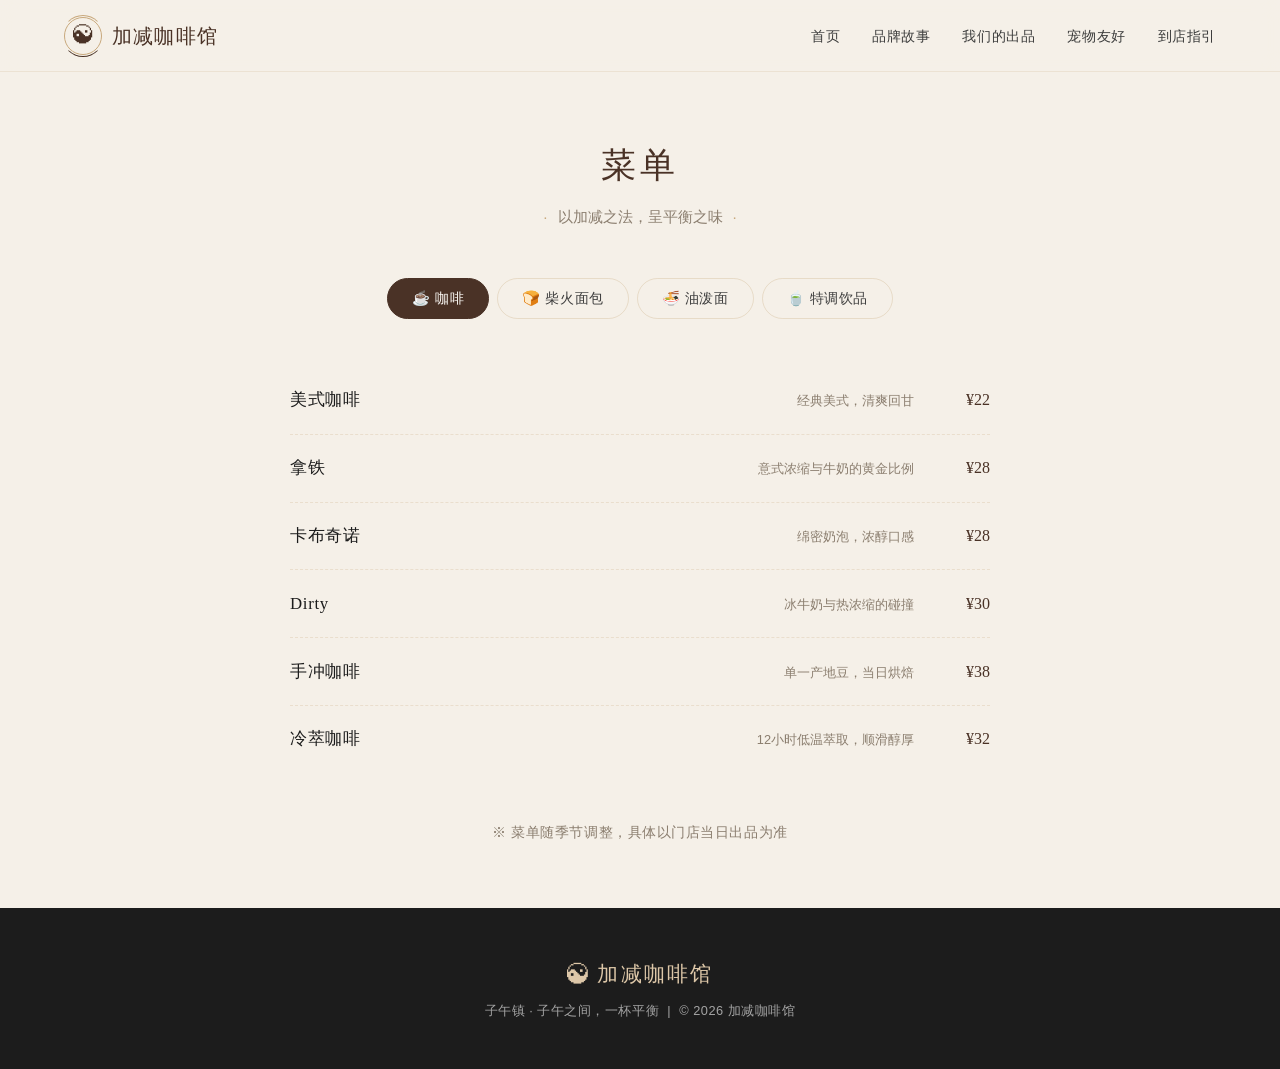
==== menu.html @ 61006ccc "初始提交：加减咖啡馆 — 子午之间，一杯平衡" ====
<!DOCTYPE html>
<html lang="zh-CN">
<head>
    <meta charset="UTF-8">
    <meta name="viewport" content="width=device-width, initial-scale=1.0">
    <title>菜单 — 加减咖啡馆</title>
    <meta name="description" content="加减咖啡馆菜单 — 手冲咖啡、意式咖啡、柴火面包、油泼面、特调饮品">
    <link rel="stylesheet" href="style.css">
</head>
<body>

    <!-- 导航栏 -->
    <nav class="navbar" id="navbar">
        <div class="container">
            <a href="index.html" class="logo">
                <span class="logo-icon">☯</span>
                <span>加减咖啡馆</span>
            </a>
            <ul class="nav-menu" id="navMenu">
                <li><a href="index.html">首页</a></li>
                <li><a href="index.html#story">品牌故事</a></li>
                <li><a href="index.html#categories">我们的出品</a></li>
                <li><a href="index.html#pet">宠物友好</a></li>
                <li><a href="index.html#info">到店指引</a></li>
            </ul>
            <div class="hamburger" id="hamburger">
                <span></span><span></span><span></span>
            </div>
        </div>
    </nav>

    <!-- 菜单内容 -->
    <main class="menu-page">
        <div class="container">
            <div class="menu-header">
                <h1>菜单</h1>
                <p class="section-subtitle">以加减之法，呈平衡之味</p>
            </div>

            <!-- Tab 切换 -->
            <div class="menu-tabs">
                <button class="menu-tab active" data-tab="coffee">☕ 咖啡</button>
                <button class="menu-tab" data-tab="bread">🍞 柴火面包</button>
                <button class="menu-tab" data-tab="dessert">🍜 油泼面</button>
                <button class="menu-tab" data-tab="special">🍵 特调饮品</button>
            </div>

            <!-- 咖啡 -->
            <div class="menu-section active" id="coffee">
                <div class="menu-item">
                    <span class="menu-item-name">美式咖啡</span>
                    <span class="menu-item-desc">经典美式，清爽回甘</span>
                    <span class="menu-item-price">¥22</span>
                </div>
                <div class="menu-item">
                    <span class="menu-item-name">拿铁</span>
                    <span class="menu-item-desc">意式浓缩与牛奶的黄金比例</span>
                    <span class="menu-item-price">¥28</span>
                </div>
                <div class="menu-item">
                    <span class="menu-item-name">卡布奇诺</span>
                    <span class="menu-item-desc">绵密奶泡，浓醇口感</span>
                    <span class="menu-item-price">¥28</span>
                </div>
                <div class="menu-item">
                    <span class="menu-item-name">Dirty</span>
                    <span class="menu-item-desc">冰牛奶与热浓缩的碰撞</span>
                    <span class="menu-item-price">¥30</span>
                </div>
                <div class="menu-item">
                    <span class="menu-item-name">手冲咖啡</span>
                    <span class="menu-item-desc">单一产地豆，当日烘焙</span>
                    <span class="menu-item-price">¥38</span>
                </div>
                <div class="menu-item">
                    <span class="menu-item-name">冷萃咖啡</span>
                    <span class="menu-item-desc">12小时低温萃取，顺滑醇厚</span>
                    <span class="menu-item-price">¥32</span>
                </div>
            </div>

            <!-- 柴火面包 -->
            <div class="menu-section" id="bread">
                <div class="menu-item">
                    <span class="menu-item-name">柴火欧包</span>
                    <span class="menu-item-desc">天然酵母，柴火窑烤，外脆内软</span>
                    <span class="menu-item-price">¥25</span>
                </div>
                <div class="menu-item">
                    <span class="menu-item-name">全麦乡村面包</span>
                    <span class="menu-item-desc">全麦面粉，低温长时间发酵</span>
                    <span class="menu-item-price">¥28</span>
                </div>
                <div class="menu-item">
                    <span class="menu-item-name">核桃蔓越莓面包</span>
                    <span class="menu-item-desc">满满果干与坚果的满足感</span>
                    <span class="menu-item-price">¥32</span>
                </div>
                <div class="menu-item">
                    <span class="menu-item-name">柴火佛卡夏</span>
                    <span class="menu-item-desc">迷迭香与海盐，意大利风味</span>
                    <span class="menu-item-price">¥26</span>
                </div>
                <div class="menu-item">
                    <span class="menu-item-name">肉桂卷</span>
                    <span class="menu-item-desc">柴火窑烤肉桂卷，香甜浓郁</span>
                    <span class="menu-item-price">¥22</span>
                </div>
            </div>

            <!-- 油泼面 -->
            <div class="menu-section" id="dessert">
                <div class="menu-item">
                    <span class="menu-item-name">经典油泼面</span>
                    <span class="menu-item-desc">手工扯面，热油激香，辣子过瘾</span>
                    <span class="menu-item-price">¥18</span>
                </div>
                <div class="menu-item">
                    <span class="menu-item-name">加蛋油泼面</span>
                    <span class="menu-item-desc">经典油泼面加一颗煎蛋</span>
                    <span class="menu-item-price">¥22</span>
                </div>
                <div class="menu-item">
                    <span class="menu-item-name">牛肉油泼面</span>
                    <span class="menu-item-desc">大块卤牛肉，配手工扯面</span>
                    <span class="menu-item-price">¥30</span>
                </div>
                <div class="menu-item">
                    <span class="menu-item-name">素拼三合一</span>
                    <span class="menu-item-desc">油泼 + 炸酱 + 西红柿鸡蛋</span>
                    <span class="menu-item-price">¥28</span>
                </div>
            </div>

            <!-- 特调饮品 -->
            <div class="menu-section" id="special">
                <div class="menu-item">
                    <span class="menu-item-name">子午特调</span>
                    <span class="menu-item-desc">冷萃咖啡基底，搭配桂花与蜂蜜</span>
                    <span class="menu-item-price">¥36</span>
                </div>
                <div class="menu-item">
                    <span class="menu-item-name">八卦拿铁</span>
                    <span class="menu-item-desc">双色拉花，黑白芝麻风味</span>
                    <span class="menu-item-price">¥34</span>
                </div>
                <div class="menu-item">
                    <span class="menu-item-name">抹茶燕麦拿铁</span>
                    <span class="menu-item-desc">日式抹茶 × 燕麦奶，清新健康</span>
                    <span class="menu-item-price">¥32</span>
                </div>
                <div class="menu-item">
                    <span class="menu-item-name">桂花酒酿冰咖</span>
                    <span class="menu-item-desc">酒酿与咖啡的奇妙平衡</span>
                    <span class="menu-item-price">¥35</span>
                </div>
                <div class="menu-item">
                    <span class="menu-item-name">手打柠檬茶</span>
                    <span class="menu-item-desc">新鲜柠檬手打，清爽解暑</span>
                    <span class="menu-item-price">¥24</span>
                </div>
                <div class="menu-item">
                    <span class="menu-item-name">洛神花气泡饮</span>
                    <span class="menu-item-desc">洛神花 × 气泡水，酸甜清爽</span>
                    <span class="menu-item-price">¥26</span>
                </div>
            </div>

            <p class="menu-note">※ 菜单随季节调整，具体以门店当日出品为准</p>
        </div>
    </main>

    <!-- 页脚 -->
    <footer class="footer">
        <div class="container">
            <div class="footer-brand">☯ 加减咖啡馆</div>
            <p>子午镇 · 子午之间，一杯平衡 &nbsp;|&nbsp; &copy; 2026 加减咖啡馆</p>
        </div>
    </footer>

    <script src="script.js"></script>
</body>
</html>
---- style.css ----
/* ===================================
   加减咖啡馆 — 子午之间，一杯平衡
   =================================== */

/* --- CSS Variables --- */
:root {
  --color-brown: #4A3226;
  --color-brown-light: #6B4D3C;
  --color-ink: #1C1C1C;
  --color-cream: #F5F0E8;
  --color-cream-dark: #E8E0D5;
  --color-gold: #C8A87C;
  --color-gold-light: #DDC7A8;
  --color-charcoal: #3D3D3D;
  --color-white: #FFFDF9;
  --color-muted: #8B7E6F;

  --font-display: 'Georgia', 'Noto Serif SC', 'Source Han Serif SC', 'STSong', 'SimSun', serif;
  --font-body: 'Segoe UI', 'PingFang SC', 'Microsoft YaHei', 'Hiragino Sans GB', sans-serif;

  --shadow-sm: 0 2px 8px rgba(28, 28, 28, 0.06);
  --shadow-md: 0 4px 20px rgba(28, 28, 28, 0.10);
  --shadow-lg: 0 8px 40px rgba(28, 28, 28, 0.14);

  --radius-sm: 6px;
  --radius-md: 12px;
  --radius-lg: 24px;
  --radius-full: 50%;

  --max-width: 1200px;
  --nav-height: 72px;
}

/* --- Reset --- */
*, *::before, *::after {
  margin: 0;
  padding: 0;
  box-sizing: border-box;
}

html {
  scroll-behavior: smooth;
  scroll-padding-top: var(--nav-height);
}

body {
  font-family: var(--font-body);
  color: var(--color-charcoal);
  background-color: var(--color-cream);
  line-height: 1.7;
  overflow-x: hidden;
  -webkit-font-smoothing: antialiased;
}

img { max-width: 100%; display: block; }
a { text-decoration: none; color: inherit; }
ul { list-style: none; }

.container {
  max-width: var(--max-width);
  margin: 0 auto;
  padding: 0 24px;
}

/* --- Typography --- */
h1, h2, h3, .font-display {
  font-family: var(--font-display);
  font-weight: 400;
  color: var(--color-ink);
}

.section-title {
  font-size: 2rem;
  text-align: center;
  margin-bottom: 0.5rem;
  letter-spacing: 0.08em;
}

.section-subtitle {
  text-align: center;
  color: var(--color-muted);
  font-size: 0.95rem;
  margin-bottom: 3rem;
}

.section-subtitle::before,
.section-subtitle::after {
  content: '·';
  margin: 0 10px;
  color: var(--color-gold);
}

/* --- Navigation --- */
.navbar {
  position: fixed;
  top: 0;
  left: 0;
  right: 0;
  z-index: 1000;
  height: var(--nav-height);
  background: rgba(245, 240, 232, 0.92);
  backdrop-filter: blur(12px);
  -webkit-backdrop-filter: blur(12px);
  border-bottom: 1px solid rgba(200, 168, 124, 0.2);
  transition: all 0.3s ease;
}

.navbar.scrolled {
  box-shadow: var(--shadow-sm);
}

.navbar .container {
  display: flex;
  align-items: center;
  justify-content: space-between;
  height: 100%;
}

.logo {
  display: flex;
  align-items: center;
  gap: 10px;
  font-family: var(--font-display);
  font-size: 1.25rem;
  color: var(--color-brown);
  letter-spacing: 0.06em;
}

.logo-icon {
  width: 38px;
  height: 38px;
  display: flex;
  align-items: center;
  justify-content: center;
  font-size: 1.2rem;
  border: 1.5px solid var(--color-gold);
  border-radius: var(--radius-full);
  color: var(--color-brown);
  position: relative;
}

/* bagua circle animation */
.logo-icon::after {
  content: '';
  position: absolute;
  inset: -3px;
  border-radius: 50%;
  border: 1px solid transparent;
  border-top-color: var(--color-gold);
  border-bottom-color: var(--color-brown);
  animation: logoSpin 6s linear infinite;
}

@keyframes logoSpin {
  to { transform: rotate(360deg); }
}

.nav-menu {
  display: flex;
  gap: 32px;
  align-items: center;
}

.nav-menu a {
  font-size: 0.9rem;
  color: var(--color-charcoal);
  letter-spacing: 0.04em;
  position: relative;
  padding: 4px 0;
  transition: color 0.3s;
}

.nav-menu a::after {
  content: '';
  position: absolute;
  bottom: -2px;
  left: 0;
  width: 0;
  height: 1px;
  background: var(--color-gold);
  transition: width 0.3s ease;
}

.nav-menu a:hover,
.nav-menu a.active {
  color: var(--color-brown);
}

.nav-menu a:hover::after,
.nav-menu a.active::after {
  width: 100%;
}

/* hamburger */
.hamburger {
  display: none;
  flex-direction: column;
  gap: 5px;
  cursor: pointer;
  padding: 8px;
}

.hamburger span {
  display: block;
  width: 24px;
  height: 1.5px;
  background: var(--color-brown);
  transition: all 0.3s ease;
}

.hamburger.active span:nth-child(1) {
  transform: rotate(45deg) translate(5px, 5px);
}

.hamburger.active span:nth-child(2) {
  opacity: 0;
}

.hamburger.active span:nth-child(3) {
  transform: rotate(-45deg) translate(4px, -4px);
}

/* --- Hero Section --- */
.hero {
  min-height: 100vh;
  display: flex;
  align-items: center;
  justify-content: center;
  position: relative;
  background: linear-gradient(135deg, var(--color-cream) 0%, var(--color-cream-dark) 50%, #EDE4D8 100%);
  overflow: hidden;
  padding-top: var(--nav-height);
}

.hero::before {
  content: '';
  position: absolute;
  width: 600px;
  height: 600px;
  border-radius: 50%;
  border: 1px solid rgba(200, 168, 124, 0.25);
  top: 50%;
  left: 50%;
  transform: translate(-50%, -50%);
  animation: heroPulse 8s ease-in-out infinite;
}

.hero::after {
  content: '';
  position: absolute;
  width: 400px;
  height: 400px;
  border-radius: 50%;
  border: 1px solid rgba(200, 168, 124, 0.15);
  top: 50%;
  left: 50%;
  transform: translate(-50%, -50%);
  animation: heroPulse 8s ease-in-out 2s infinite;
}

/* bagua divider line */
.hero-bagua {
  position: absolute;
  width: 300px;
  height: 300px;
  border-radius: 50%;
  border: 0.5px solid rgba(200, 168, 124, 0.12);
  top: 50%;
  left: 50%;
  transform: translate(-50%, -50%);
}

.hero-bagua::before {
  content: '';
  position: absolute;
  top: 0;
  left: 50%;
  width: 100%;
  height: 50%;
  background: transparent;
  border-bottom: 0.5px solid rgba(200, 168, 124, 0.18);
  border-radius: 0 0 150px 150px;
  transform-origin: center top;
  animation: baguaSway 6s ease-in-out infinite;
}

@keyframes heroPulse {
  0%, 100% { transform: translate(-50%, -50%) scale(1); opacity: 0.6; }
  50% { transform: translate(-50%, -50%) scale(1.08); opacity: 1; }
}

@keyframes baguaSway {
  0%, 100% { transform: rotate(0deg); }
  25% { transform: rotate(3deg); }
  75% { transform: rotate(-3deg); }
}

.hero-content {
  text-align: center;
  position: relative;
  z-index: 2;
  padding: 0 24px;
}

.hero-tag {
  display: inline-block;
  font-size: 0.8rem;
  letter-spacing: 0.2em;
  color: var(--color-muted);
  text-transform: uppercase;
  margin-bottom: 1.5rem;
  padding: 6px 20px;
  border: 1px solid rgba(200, 168, 124, 0.4);
  border-radius: 100px;
}

.hero-title {
  font-size: clamp(2.5rem, 7vw, 4.5rem);
  line-height: 1.2;
  color: var(--color-brown);
  margin-bottom: 1.5rem;
  letter-spacing: 0.1em;
}

.hero-title span {
  display: block;
  font-size: clamp(1.2rem, 3vw, 1.6rem);
  color: var(--color-muted);
  font-family: var(--font-body);
  font-weight: 300;
  letter-spacing: 0.15em;
  margin-top: 0.5rem;
}

.hero-subtitle {
  font-size: 1.1rem;
  color: var(--color-muted);
  margin-bottom: 2.5rem;
  letter-spacing: 0.08em;
  line-height: 1.8;
}

.hero-btn {
  display: inline-block;
  padding: 14px 36px;
  background: var(--color-brown);
  color: var(--color-white);
  border-radius: 100px;
  font-size: 0.95rem;
  letter-spacing: 0.06em;
  transition: all 0.4s ease;
  border: 1px solid transparent;
}

.hero-btn:hover {
  background: transparent;
  color: var(--color-brown);
  border-color: var(--color-brown);
}

.hero-scroll {
  position: absolute;
  bottom: 40px;
  left: 50%;
  transform: translateX(-50%);
  display: flex;
  flex-direction: column;
  align-items: center;
  gap: 8px;
  color: var(--color-muted);
  font-size: 0.75rem;
  letter-spacing: 0.1em;
  animation: scrollBounce 2s ease-in-out infinite;
}

.hero-scroll span:last-child {
  width: 1px;
  height: 32px;
  background: var(--color-gold);
}

@keyframes scrollBounce {
  0%, 100% { transform: translateX(-50%) translateY(0); }
  50% { transform: translateX(-50%) translateY(8px); }
}

/* --- Story Section --- */
.story {
  padding: 6rem 0;
  background: var(--color-white);
}

.story-grid {
  display: grid;
  grid-template-columns: 1fr 1fr;
  gap: 4rem;
  align-items: center;
}

.story-visual {
  position: relative;
  aspect-ratio: 1;
  display: flex;
  align-items: center;
  justify-content: center;
}

.story-circle {
  width: 280px;
  height: 280px;
  border-radius: 50%;
  position: relative;
  background: linear-gradient(135deg, var(--color-brown) 0%, var(--color-brown-light) 50%, var(--color-gold) 100%);
  display: flex;
  align-items: center;
  justify-content: center;
}

.story-circle::before {
  content: '☯';
  font-size: 4rem;
  color: var(--color-cream);
  opacity: 0.9;
}

.story-circle-outer {
  position: absolute;
  width: 320px;
  height: 320px;
  border-radius: 50%;
  border: 1px solid rgba(200, 168, 124, 0.35);
  animation: heroPulse 8s ease-in-out infinite;
}

.story-text h2 {
  font-size: 1.8rem;
  letter-spacing: 0.08em;
  margin-bottom: 1.5rem;
  color: var(--color-brown);
}

.story-text p {
  margin-bottom: 1rem;
  line-height: 2;
  color: var(--color-charcoal);
}

.story-highlight {
  display: inline-block;
  padding: 4px 12px;
  background: rgba(200, 168, 124, 0.12);
  border-radius: var(--radius-sm);
  color: var(--color-brown);
}

.story-signature {
  margin-top: 2rem;
  font-family: var(--font-display);
  font-size: 1.2rem;
  color: var(--color-brown);
  letter-spacing: 0.12em;
}

.story-signature::before {
  content: '— ';
  color: var(--color-gold);
}

/* --- Categories Section --- */
.categories {
  padding: 6rem 0;
  background: var(--color-cream);
}

.cat-grid {
  display: grid;
  grid-template-columns: repeat(4, 1fr);
  gap: 1.5rem;
}

.cat-card {
  background: var(--color-white);
  border-radius: var(--radius-lg);
  padding: 2.5rem 1.5rem;
  text-align: center;
  transition: all 0.4s ease;
  border: 1px solid transparent;
  cursor: default;
}

.cat-card:hover {
  transform: translateY(-6px);
  box-shadow: var(--shadow-md);
  border-color: rgba(200, 168, 124, 0.3);
}

.cat-icon {
  font-size: 2.8rem;
  margin-bottom: 1rem;
  display: block;
}

.cat-card h3 {
  font-size: 1.15rem;
  letter-spacing: 0.06em;
  margin-bottom: 0.5rem;
  color: var(--color-brown);
}

.cat-card p {
  font-size: 0.85rem;
  color: var(--color-muted);
  line-height: 1.6;
}

/* --- Pet Section --- */
.pet {
  padding: 6rem 0;
  background: var(--color-cream);
}

.pet-content {
  display: grid;
  grid-template-columns: 1fr 1fr;
  gap: 4rem;
  align-items: center;
}

.pet-visual {
  display: flex;
  align-items: center;
  justify-content: center;
  gap: 1.5rem;
  background: linear-gradient(135deg, #E8F5E9 0%, #F1F8E9 50%, #F5F0E8 100%);
  border-radius: var(--radius-lg);
  padding: 3rem;
  aspect-ratio: 1;
  position: relative;
}

.pet-visual::before {
  content: '';
  position: absolute;
  inset: 0;
  border-radius: var(--radius-lg);
  border: 1px solid rgba(200, 168, 124, 0.2);
}

.pet-icon {
  font-size: 3rem;
  animation: petBounce 2s ease-in-out infinite;
  position: relative;
  z-index: 1;
}

.pet-icon:nth-child(2) { animation-delay: 0.3s; }
.pet-icon:nth-child(3) { animation-delay: 0.6s; font-size: 3.5rem; }

@keyframes petBounce {
  0%, 100% { transform: translateY(0); }
  50% { transform: translateY(-12px); }
}

.pet-text h3 {
  font-family: var(--font-display);
  font-size: 1.5rem;
  color: var(--color-brown);
  letter-spacing: 0.06em;
  margin-bottom: 1.2rem;
}

.pet-text p {
  margin-bottom: 0.8rem;
  line-height: 1.9;
  color: var(--color-charcoal);
}

/* --- Info Section --- */
.info {
  padding: 6rem 0;
  background: var(--color-white);
}

.info-grid {
  display: grid;
  grid-template-columns: repeat(3, 1fr);
  gap: 2rem;
}

.info-card {
  text-align: center;
  padding: 2.5rem 1.5rem;
}

.info-card .icon {
  font-size: 2.2rem;
  margin-bottom: 1rem;
  display: block;
}

.info-card h4 {
  font-family: var(--font-display);
  font-size: 1.1rem;
  color: var(--color-brown);
  letter-spacing: 0.06em;
  margin-bottom: 0.8rem;
}

.info-card p {
  font-size: 0.9rem;
  color: var(--color-muted);
  line-height: 1.8;
}

/* --- Footer --- */
.footer {
  background: var(--color-ink);
  color: rgba(255, 255, 255, 0.6);
  padding: 3rem 0;
  text-align: center;
}

.footer-brand {
  font-family: var(--font-display);
  font-size: 1.3rem;
  color: var(--color-gold-light);
  letter-spacing: 0.1em;
  margin-bottom: 0.5rem;
}

.footer p {
  font-size: 0.8rem;
  letter-spacing: 0.04em;
}

/* ===================================
   Menu Page
   =================================== */
.menu-page {
  padding: calc(var(--nav-height) + 4rem) 0 4rem;
  min-height: 100vh;
}

.menu-header {
  text-align: center;
  margin-bottom: 3rem;
}

.menu-header h1 {
  font-size: 2.2rem;
  color: var(--color-brown);
  letter-spacing: 0.1em;
  margin-bottom: 0.5rem;
}

/* Tab navigation */
.menu-tabs {
  display: flex;
  justify-content: center;
  gap: 0.5rem;
  flex-wrap: wrap;
  margin-bottom: 3rem;
}

.menu-tab {
  padding: 10px 24px;
  border: 1px solid rgba(200, 168, 124, 0.3);
  border-radius: 100px;
  background: transparent;
  color: var(--color-charcoal);
  font-family: var(--font-body);
  font-size: 0.9rem;
  cursor: pointer;
  letter-spacing: 0.04em;
  transition: all 0.3s ease;
}

.menu-tab:hover {
  border-color: var(--color-gold);
  color: var(--color-brown);
}

.menu-tab.active {
  background: var(--color-brown);
  color: var(--color-white);
  border-color: var(--color-brown);
}

/* Menu items */
.menu-section {
  display: none;
  max-width: 700px;
  margin: 0 auto;
}

.menu-section.active {
  display: block;
  animation: fadeSlideIn 0.5s ease;
}

@keyframes fadeSlideIn {
  from { opacity: 0; transform: translateY(12px); }
  to { opacity: 1; transform: translateY(0); }
}

.menu-item {
  display: flex;
  justify-content: space-between;
  align-items: baseline;
  padding: 1.2rem 0;
  border-bottom: 1px dashed rgba(200, 168, 124, 0.25);
  gap: 1rem;
}

.menu-item:last-child {
  border-bottom: none;
}

.menu-item-name {
  font-family: var(--font-display);
  font-size: 1.05rem;
  color: var(--color-ink);
  letter-spacing: 0.04em;
  flex-shrink: 0;
}

.menu-item-desc {
  font-size: 0.8rem;
  color: var(--color-muted);
  flex: 1;
  text-align: right;
}

.menu-item-price {
  font-family: var(--font-display);
  font-size: 1rem;
  color: var(--color-brown);
  min-width: 60px;
  text-align: right;
}

.menu-note {
  text-align: center;
  color: var(--color-muted);
  font-size: 0.85rem;
  margin-top: 3rem;
  letter-spacing: 0.04em;
}

/* ===================================
   Scroll Reveal
   =================================== */
.reveal {
  opacity: 0;
  transform: translateY(30px);
  transition: opacity 0.8s ease, transform 0.8s ease;
}

.reveal.visible {
  opacity: 1;
  transform: translateY(0);
}

/* ===================================
   Responsive
   =================================== */

/* --- Tablet (≤900px) --- */
@media (max-width: 900px) {
  .section-title {
    font-size: 1.6rem;
  }

  /* Hero */
  .hero::before {
    width: 360px;
    height: 360px;
  }
  .hero::after {
    width: 260px;
    height: 260px;
  }
  .hero-bagua {
    width: 200px;
    height: 200px;
  }
  .hero-bagua::before {
    border-radius: 0 0 100px 100px;
  }
  .hero-content {
    padding: 0 20px;
  }
  .hero-title {
    font-size: clamp(2rem, 6vw, 3rem);
  }
  .hero-title span {
    font-size: clamp(1rem, 2.5vw, 1.2rem);
  }
  .hero-subtitle {
    font-size: 0.95rem;
  }
  .hero-scroll {
    bottom: 24px;
  }

  /* Story */
  .story {
    padding: 4rem 0;
  }
  .story-grid {
    grid-template-columns: 1fr;
    gap: 2.5rem;
  }
  .story-visual {
    order: -1;
  }
  .story-circle {
    width: 180px;
    height: 180px;
  }
  .story-circle::before {
    font-size: 2.8rem;
  }
  .story-circle-outer {
    width: 220px;
    height: 220px;
  }
  .story-text h2 {
    font-size: 1.5rem;
  }

  /* Categories */
  .categories {
    padding: 4rem 0;
  }
  .cat-grid {
    grid-template-columns: repeat(2, 1fr);
    gap: 1rem;
  }
  .cat-card {
    padding: 2rem 1rem;
  }
  .cat-icon {
    font-size: 2.2rem;
  }
  .cat-card h3 {
    font-size: 1rem;
  }

  /* Pet */
  .pet {
    padding: 4rem 0;
  }
  .pet-content {
    grid-template-columns: 1fr;
    gap: 2rem;
  }
  .pet-visual {
    aspect-ratio: auto;
    padding: 2rem;
  }
  .pet-icon {
    font-size: 2.4rem;
  }
  .pet-text h3 {
    font-size: 1.3rem;
  }

  /* Info */
  .info {
    padding: 4rem 0;
  }
  .info-grid {
    grid-template-columns: 1fr;
    gap: 0.5rem;
  }

  /* Menu page */
  .menu-page {
    padding: calc(var(--nav-height) + 3rem) 0 3rem;
  }
  .menu-header h1 {
    font-size: 1.8rem;
  }
}

/* --- Mobile (≤640px) --- */
@media (max-width: 640px) {
  :root {
    --nav-height: 60px;
  }

  .container {
    padding: 0 16px;
  }

  .section-title {
    font-size: 1.4rem;
    letter-spacing: 0.06em;
  }
  .section-subtitle {
    font-size: 0.85rem;
    margin-bottom: 2rem;
  }
  .section-subtitle::before,
  .section-subtitle::after {
    margin: 0 6px;
  }

  /* Nav */
  .logo {
    font-size: 1rem;
  }
  .logo-icon {
    width: 32px;
    height: 32px;
    font-size: 1rem;
  }
  .hamburger {
    display: flex;
  }
  .nav-menu {
    position: fixed;
    top: var(--nav-height);
    left: 0;
    right: 0;
    background: rgba(245, 240, 232, 0.98);
    backdrop-filter: blur(12px);
    flex-direction: column;
    padding: 1.5rem;
    gap: 1.2rem;
    transform: translateY(-120%);
    opacity: 0;
    transition: all 0.4s ease;
    border-bottom: 1px solid rgba(200, 168, 124, 0.2);
  }
  .nav-menu.active {
    transform: translateY(0);
    opacity: 1;
  }
  .nav-menu a {
    font-size: 1rem;
  }

  /* Hero */
  .hero {
    min-height: 100vh;
    min-height: 100dvh;
  }
  .hero::before {
    width: 260px;
    height: 260px;
  }
  .hero::after {
    width: 180px;
    height: 180px;
  }
  .hero-bagua {
    width: 140px;
    height: 140px;
  }
  .hero-bagua::before {
    border-radius: 0 0 70px 70px;
  }
  .hero-tag {
    font-size: 0.72rem;
    padding: 5px 16px;
    letter-spacing: 0.14em;
  }
  .hero-title {
    font-size: 2rem;
    letter-spacing: 0.06em;
  }
  .hero-title span {
    font-size: 0.95rem;
    letter-spacing: 0.08em;
  }
  .hero-subtitle {
    font-size: 0.85rem;
    line-height: 1.7;
  }
  .hero-btn {
    padding: 12px 28px;
    font-size: 0.85rem;
  }
  .hero-scroll {
    bottom: 16px;
    font-size: 0.7rem;
  }
  .hero-scroll span:last-child {
    height: 24px;
  }

  /* Story */
  .story {
    padding: 3rem 0;
  }
  .story-circle {
    width: 150px;
    height: 150px;
  }
  .story-circle::before {
    font-size: 2.2rem;
  }
  .story-circle-outer {
    width: 180px;
    height: 180px;
  }
  .story-text h2 {
    font-size: 1.3rem;
  }
  .story-text p {
    font-size: 0.9rem;
    line-height: 1.8;
  }
  .story-signature {
    font-size: 1rem;
  }

  /* Categories */
  .categories {
    padding: 3rem 0;
  }
  .cat-grid {
    grid-template-columns: 1fr;
    gap: 0.75rem;
  }
  .cat-card {
    padding: 1.5rem;
  }
  .cat-icon {
    font-size: 2rem;
  }

  /* Info */
  .info {
    padding: 3rem 0;
  }
  .info-card {
    padding: 1.5rem 1rem;
  }
  .info-card .icon {
    font-size: 1.8rem;
  }
  .info-card h4 {
    font-size: 1rem;
  }
  .info-card p {
    font-size: 0.85rem;
  }

  /* Pet */
  .pet {
    padding: 3rem 0;
  }
  .pet-content {
    gap: 1.5rem;
  }
  .pet-visual {
    padding: 1.5rem;
    gap: 0.8rem;
  }
  .pet-icon {
    font-size: 1.8rem;
  }
  .pet-icon:nth-child(3) { font-size: 2.2rem; }
  .pet-text h3 {
    font-size: 1.15rem;
  }

  /* Menu page */
  .menu-page {
    padding: calc(var(--nav-height) + 2rem) 0 2rem;
  }
  .menu-header {
    margin-bottom: 2rem;
  }
  .menu-header h1 {
    font-size: 1.5rem;
  }
  .menu-tabs {
    gap: 0.35rem;
    margin-bottom: 2rem;
  }
  .menu-tab {
    padding: 7px 14px;
    font-size: 0.78rem;
  }

  /* Menu items — stack on mobile */
  .menu-item {
    flex-wrap: wrap;
    padding: 1rem 0;
    gap: 0.3rem;
  }
  .menu-item-name {
    width: 100%;
    font-size: 0.95rem;
  }
  .menu-item-desc {
    flex: 1;
    text-align: left;
    font-size: 0.75rem;
  }
  .menu-item-price {
    font-size: 0.9rem;
    min-width: auto;
  }

  /* Footer */
  .footer {
    padding: 2rem 0;
  }
  .footer-brand {
    font-size: 1.1rem;
  }
  .footer p {
    font-size: 0.7rem;
    line-height: 1.8;
  }
}

/* --- Small phone (≤380px) --- */
@media (max-width: 380px) {
  .hero::before {
    width: 200px;
    height: 200px;
  }
  .hero::after {
    width: 140px;
    height: 140px;
  }
  .hero-bagua {
    width: 100px;
    height: 100px;
  }
  .hero-title {
    font-size: 1.7rem;
  }
  .hero-title span {
    font-size: 0.85rem;
  }
  .menu-tabs {
    flex-direction: column;
    align-items: center;
  }
  .menu-tab {
    width: 100%;
    max-width: 220px;
    text-align: center;
  }
  .cat-card {
    padding: 1.2rem 1rem;
  }
}
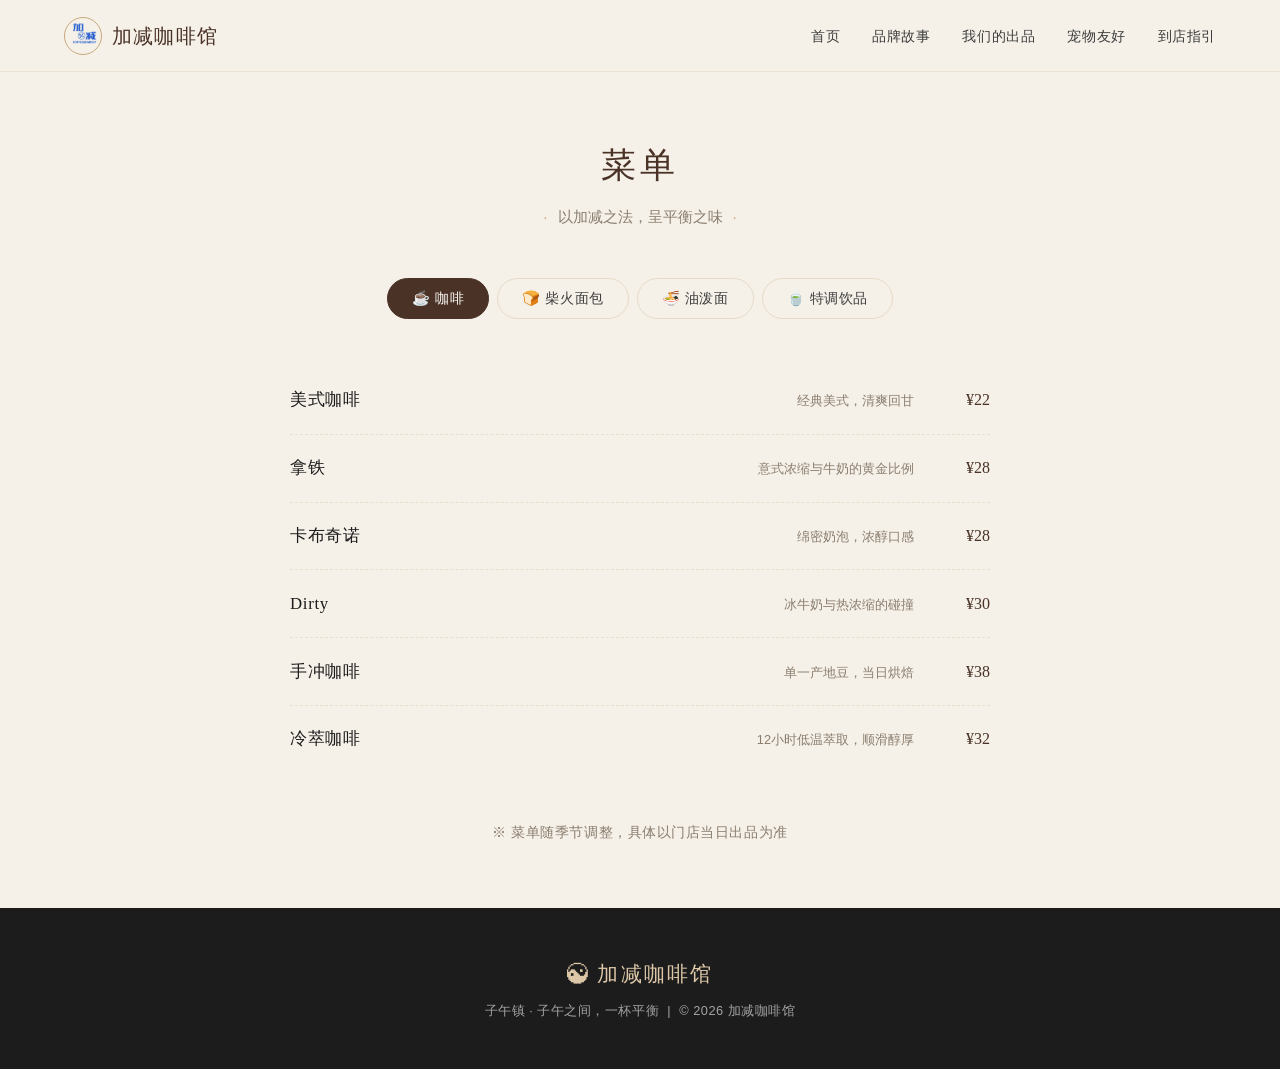
==== commit db336a64: "替换为实际logo图片" ====
--- a/menu.html
+++ b/menu.html
@@ -13,7 +13,7 @@
     <nav class="navbar" id="navbar">
         <div class="container">
             <a href="index.html" class="logo">
-                <span class="logo-icon">☯</span>
+                <img src="images/logo.png" alt="加减咖啡馆" class="logo-img">
                 <span>加减咖啡馆</span>
             </a>
             <ul class="nav-menu" id="navMenu">
--- a/style.css
+++ b/style.css
@@ -126,33 +126,12 @@
   letter-spacing: 0.06em;
 }
 
-.logo-icon {
+.logo-img {
   width: 38px;
   height: 38px;
-  display: flex;
-  align-items: center;
-  justify-content: center;
-  font-size: 1.2rem;
+  border-radius: 50%;
+  object-fit: cover;
   border: 1.5px solid var(--color-gold);
-  border-radius: var(--radius-full);
-  color: var(--color-brown);
-  position: relative;
-}
-
-/* bagua circle animation */
-.logo-icon::after {
-  content: '';
-  position: absolute;
-  inset: -3px;
-  border-radius: 50%;
-  border: 1px solid transparent;
-  border-top-color: var(--color-gold);
-  border-bottom-color: var(--color-brown);
-  animation: logoSpin 6s linear infinite;
-}
-
-@keyframes logoSpin {
-  to { transform: rotate(360deg); }
 }
 
 .nav-menu {
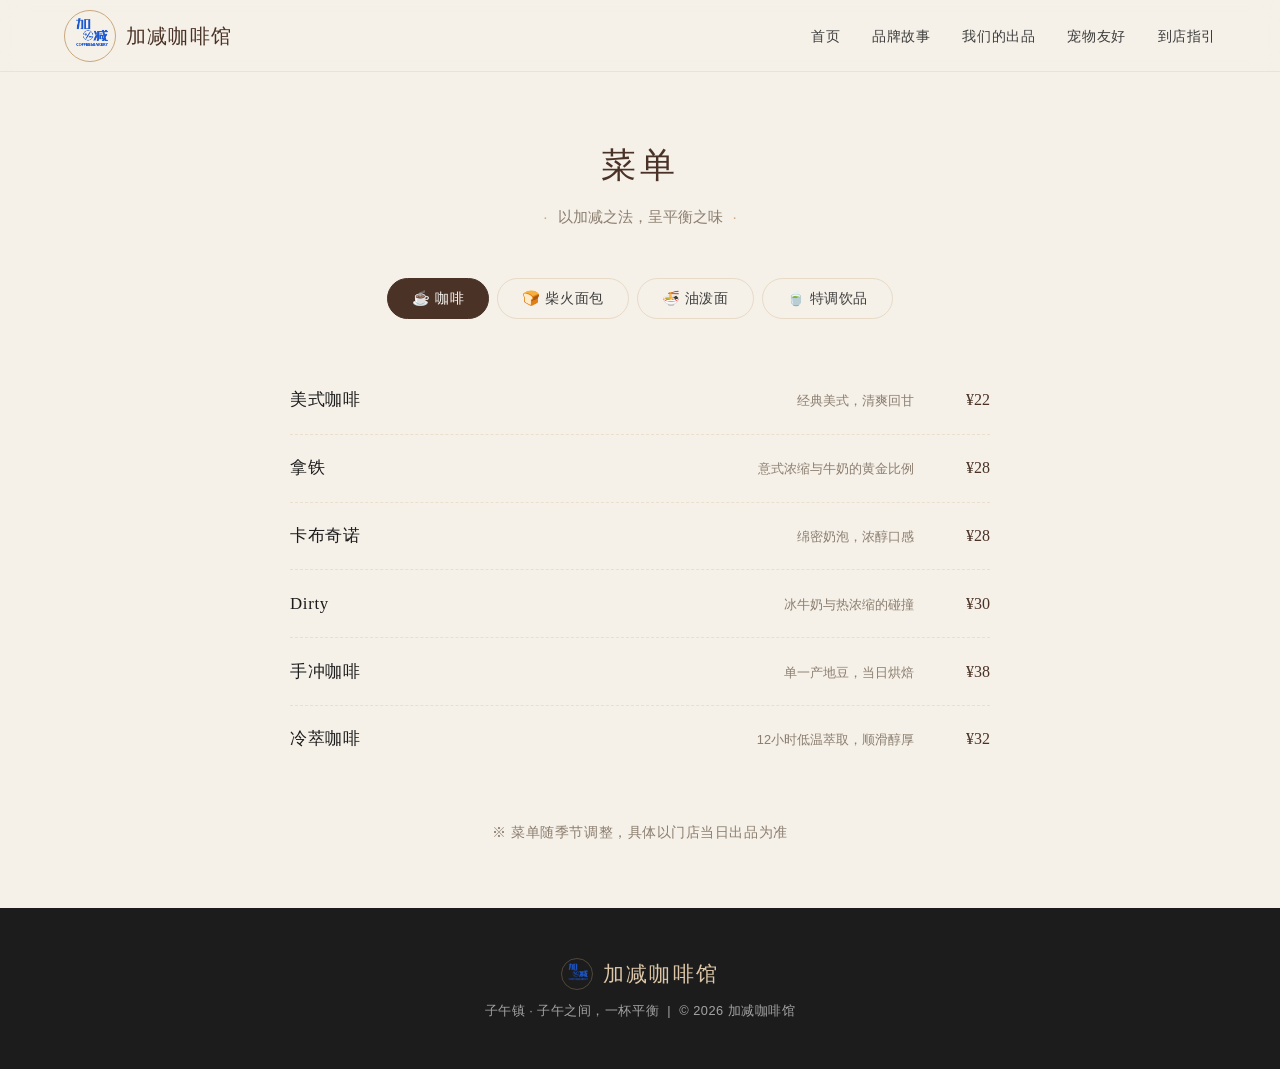
==== commit c96351bc: "调大logo、品牌故事和尾标换成logo图" ====
--- a/menu.html
+++ b/menu.html
@@ -173,7 +173,7 @@
     <!-- 页脚 -->
     <footer class="footer">
         <div class="container">
-            <div class="footer-brand">☯ 加减咖啡馆</div>
+            <div class="footer-brand"><img src="images/logo.png" alt="加减咖啡馆" class="footer-logo"> 加减咖啡馆</div>
             <p>子午镇 · 子午之间，一杯平衡 &nbsp;|&nbsp; &copy; 2026 加减咖啡馆</p>
         </div>
     </footer>
--- a/style.css
+++ b/style.css
@@ -127,8 +127,8 @@
 }
 
 .logo-img {
-  width: 38px;
-  height: 38px;
+  width: 52px;
+  height: 52px;
   border-radius: 50%;
   object-fit: cover;
   border: 1.5px solid var(--color-gold);
@@ -384,31 +384,13 @@
   justify-content: center;
 }
 
-.story-circle {
+.story-logo {
   width: 280px;
   height: 280px;
   border-radius: 50%;
-  position: relative;
-  background: linear-gradient(135deg, var(--color-brown) 0%, var(--color-brown-light) 50%, var(--color-gold) 100%);
-  display: flex;
-  align-items: center;
-  justify-content: center;
-}
-
-.story-circle::before {
-  content: '☯';
-  font-size: 4rem;
-  color: var(--color-cream);
-  opacity: 0.9;
-}
-
-.story-circle-outer {
-  position: absolute;
-  width: 320px;
-  height: 320px;
-  border-radius: 50%;
+  object-fit: cover;
   border: 1px solid rgba(200, 168, 124, 0.35);
-  animation: heroPulse 8s ease-in-out infinite;
+  box-shadow: var(--shadow-lg);
 }
 
 .story-text h2 {
@@ -605,6 +587,18 @@
   color: var(--color-gold-light);
   letter-spacing: 0.1em;
   margin-bottom: 0.5rem;
+  display: flex;
+  align-items: center;
+  justify-content: center;
+  gap: 10px;
+}
+
+.footer-logo {
+  width: 32px;
+  height: 32px;
+  border-radius: 50%;
+  object-fit: cover;
+  border: 1px solid rgba(200, 168, 124, 0.3);
 }
 
 .footer p {
@@ -793,16 +787,9 @@
   .story-visual {
     order: -1;
   }
-  .story-circle {
-    width: 180px;
-    height: 180px;
-  }
-  .story-circle::before {
-    font-size: 2.8rem;
-  }
-  .story-circle-outer {
-    width: 220px;
-    height: 220px;
+  .story-logo {
+    width: 200px;
+    height: 200px;
   }
   .story-text h2 {
     font-size: 1.5rem;
@@ -890,10 +877,9 @@
   .logo {
     font-size: 1rem;
   }
-  .logo-icon {
-    width: 32px;
-    height: 32px;
-    font-size: 1rem;
+  .logo-img {
+    width: 38px;
+    height: 38px;
   }
   .hamburger {
     display: flex;
@@ -974,16 +960,9 @@
   .story {
     padding: 3rem 0;
   }
-  .story-circle {
-    width: 150px;
-    height: 150px;
-  }
-  .story-circle::before {
-    font-size: 2.2rem;
-  }
-  .story-circle-outer {
-    width: 180px;
-    height: 180px;
+  .story-logo {
+    width: 160px;
+    height: 160px;
   }
   .story-text h2 {
     font-size: 1.3rem;
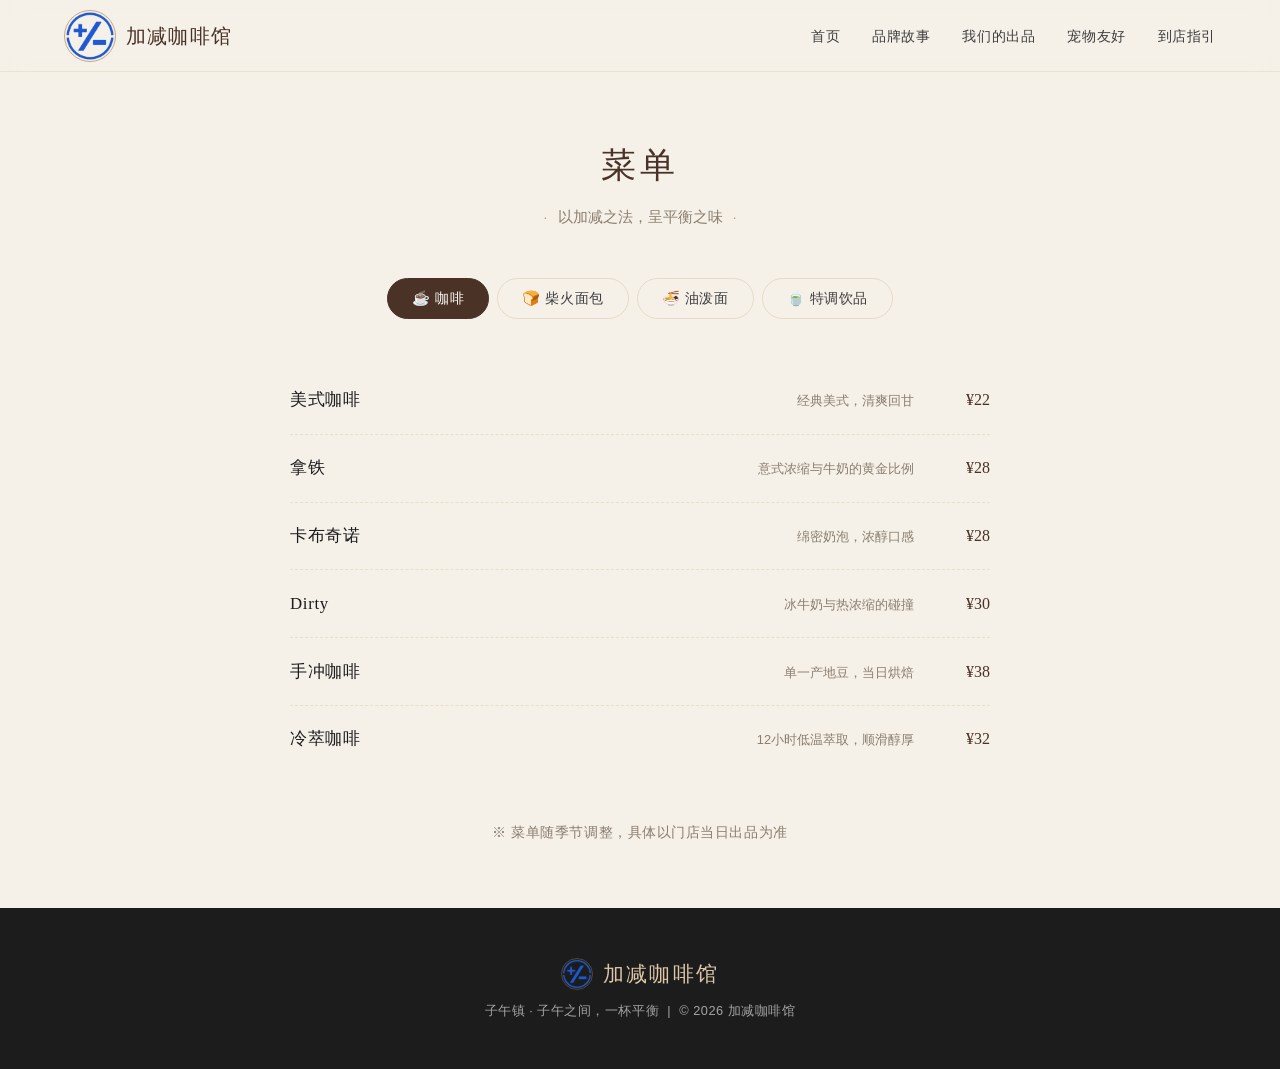
==== commit d6c92429: "更换logo为logo02" ====
--- a/menu.html
+++ b/menu.html
@@ -13,7 +13,7 @@
     <nav class="navbar" id="navbar">
         <div class="container">
             <a href="index.html" class="logo">
-                <img src="images/logo.png" alt="加减咖啡馆" class="logo-img">
+                <img src="images/logo02.png" alt="加减咖啡馆" class="logo-img">
                 <span>加减咖啡馆</span>
             </a>
             <ul class="nav-menu" id="navMenu">
@@ -173,7 +173,7 @@
     <!-- 页脚 -->
     <footer class="footer">
         <div class="container">
-            <div class="footer-brand"><img src="images/logo.png" alt="加减咖啡馆" class="footer-logo"> 加减咖啡馆</div>
+            <div class="footer-brand"><img src="images/logo02.png" alt="加减咖啡馆" class="footer-logo"> 加减咖啡馆</div>
             <p>子午镇 · 子午之间，一杯平衡 &nbsp;|&nbsp; &copy; 2026 加减咖啡馆</p>
         </div>
     </footer>
